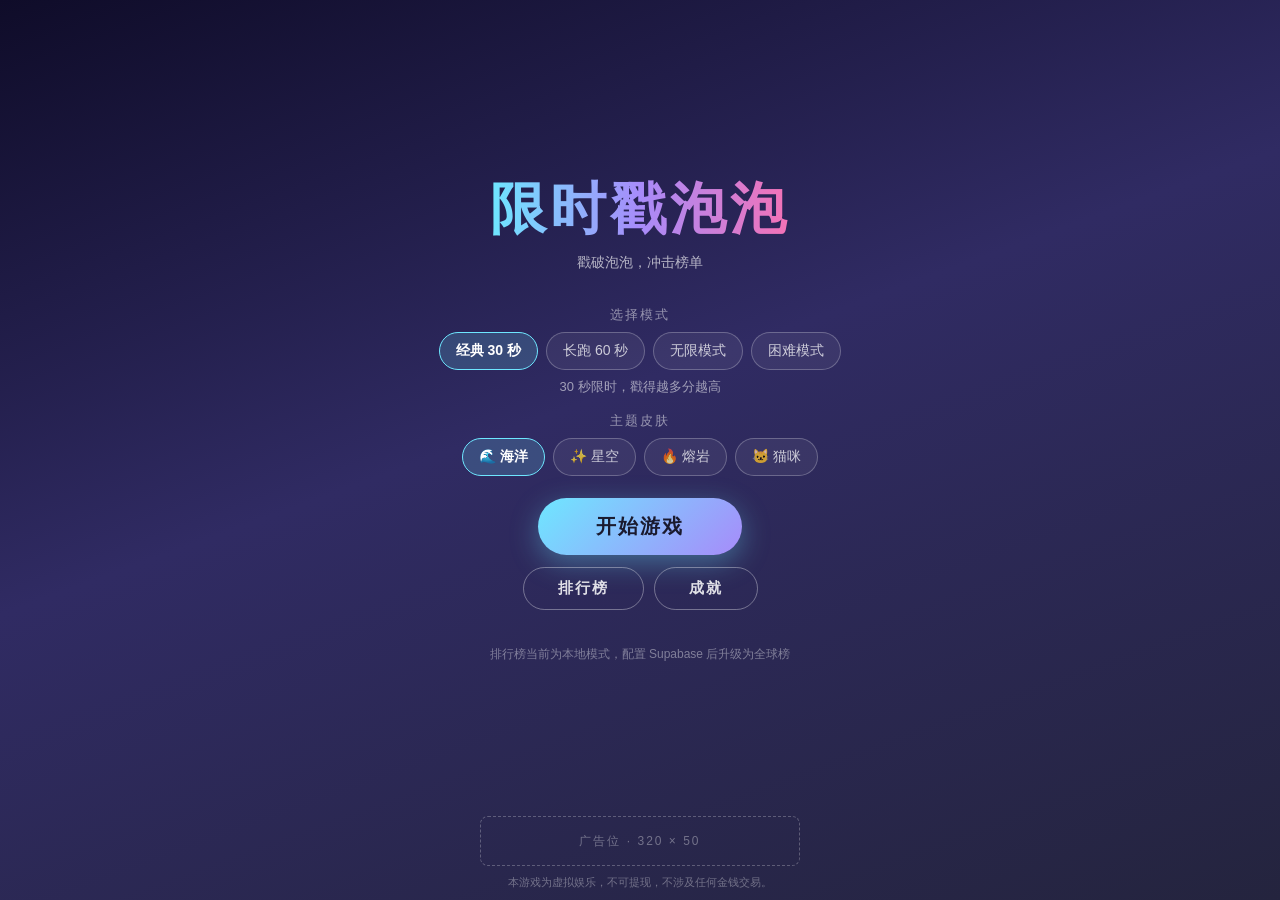
==== bubble-game/index.html @ 2a85efc6 "split index.html to html, css and javascript file, add folder 'bubble-game to storage web page file" ====
<!DOCTYPE html>
<html lang="zh-CN" data-page-node-id="nPk7Y9GD7hKVEmQkhpge1d">
    <head data-page-node-id="OPu8PrkXYd1mFYbjtin2yr">
        <meta charset="UTF-8" data-page-node-id="ysARXBEt6INHouIFViSDRn">
        <meta name="viewport" content="width=device-width, initial-scale=1.0, maximum-scale=1.0, user-scalable=no" data-page-node-id="xw5dqr3iT7zI6240zzlspX">
        <title>限时戳泡泡</title>
        <link rel="stylesheet" href="style.css">
    </head>
    <body class="theme-ocean" data-page-node-id="7nVRlEqe0WTXmRAvKKJcXG">

        <!-- 开始页 -->
        <div id="screen-start" class="screen active" data-page-node-id="VegQ1H03MTYh9Ox7reOLGe">
            <h1 data-page-node-id="9FI5MFQJVQsIHcqsi2fDzG">限时戳泡泡</h1>
            <div class="subtitle" data-page-node-id="56prSzygutVrPgVPYXXVwa">戳破泡泡，冲击榜单</div>

            <div class="section-label" data-page-node-id="QAPC5z2tDDmUUozhxQP7aC">选择模式</div>
            <div class="chip-row" id="mode-row" data-page-node-id="RcrrYmbZPmRUqkwoff2I0A"></div>
            <div class="mode-desc" id="mode-desc" data-page-node-id="NeExTxYOs6sYyxpoXS4fna"></div>

            <div class="section-label" data-page-node-id="3DO8sTxog6PZTKaBHG3puz">主题皮肤</div>
            <div class="chip-row" id="theme-row" data-page-node-id="QMrgp63ZnmHKyyvHxVVNaQ"></div>

            <button class="btn" id="btn-start" data-page-node-id="zm7roptED0FlkGWK6w8O98">开始游戏</button>
            <div class="link-row" data-page-node-id="J0emnjbIYAEKJ6I2ZQHvBH">
                <button class="btn btn-ghost" id="btn-lb" data-page-node-id="jdTQu0Cu6fSrg4HnhS2lp0">排行榜</button>
                <button class="btn btn-ghost" id="btn-ach" data-page-node-id="MJ2GYYGC8kHF2wuDI4SbTo">成就</button>
            </div>
            <div id="best-score-start" data-page-node-id="gskB4hHP8pV0jfHuzMKQI0"></div>
            <div id="lb-status" data-page-node-id="X97jMti8GQQlBoSMJeIdKR"></div>
        </div>

        <!-- 游戏页 -->
        <div id="screen-game" class="screen" data-page-node-id="5z9GNIneEb54nHx4nKZwMR">
            <div id="playfield" data-page-node-id="0LDcgGxd43qIk6nrvFhmEe"></div>
            <div id="hud" data-page-node-id="6YMS0JYXDkaFOjtVsndPkF">
                <div id="timebar-wrap" data-page-node-id="8zfXj9GeqCBwz9kkZGKQVF"><div id="timebar" data-page-node-id="WVdRXhBwbOwbxHPDEA1QqI"></div></div>
                <div id="time-num" data-page-node-id="WCeqmjwQxfRBzC73E3Nmnq">30.0 s</div>
                <div id="mode-badge" data-page-node-id="7nrl5psuQc14Ps9qlJARRO"></div>
                <div id="score" data-page-node-id="9ByLk8y3m347w49nhVndeT">0</div>
                <div id="combo-label" data-page-node-id="Sbiu8acCeV7VVCPlF3rvNl"></div>
                <div id="lives" data-page-node-id="FiapaZqZsmKRJhGjMjHhgp"></div>
            </div>
            <div id="combo-burst" data-page-node-id="1pFoIBZGhQJ5KyWH0R7iVZ"></div>
            <div id="toast" data-page-node-id="BseGBAg4v8kTRsiGTRLiIr"></div>
        </div>

        <!-- 结算页 -->
        <div id="screen-result" class="screen" data-page-node-id="90vggwKBz3m8itOwuF8sCR">
            <h2 id="result-title" data-page-node-id="CdHq0RZ1ZR698TLc1CN7R7">时间到！</h2>
            <div id="final-score" data-page-node-id="LF5rc9KvKjW2GHfLZ7FJNo">0</div>
            <div id="result-mode" data-page-node-id="OEwVwXhBjIYzCjLoMCYWWE"></div>
            <div id="beat-percent" data-page-node-id="9ZjIogKXFeQGetoq2J6wQn"></div>
            <div id="new-record" data-page-node-id="KUlMxxcWfFYQR85a823vFG"></div>
            <div id="game-stats" data-page-node-id="uO15yABnMyq5j2TBqBICGZ"></div>
            <div id="submit-row" data-page-node-id="cxBC5EOm3XEAdtAUYYD9wZ">
                <input id="nickname-input" maxlength="12" placeholder="输入昵称（最多12字符）" data-page-node-id="uv5EwakCaUdHSnOaExt748">
                <button class="btn" id="btn-submit" data-page-node-id="z33lrEI0EB2CfIg21Bfgnx">提交分数</button>
            </div>
            <div id="submit-msg" data-page-node-id="OH2PIA0ER0T92JYDDJNAit"></div>
            <button class="btn" id="btn-again" data-page-node-id="NragzHFxKn30Z8ENGf9Bih">再来一局</button>
            <div class="link-row" data-page-node-id="4oNKWtTsUmz64vgXvJbTxL">
                <button class="btn btn-ghost" id="btn-result-lb" data-page-node-id="LoSUc7hMoVDM4QlHMWGw9b">排行榜</button>
                <button class="btn btn-ghost" id="btn-share" data-page-node-id="3UGhScWKloMGTUEWejaxlF">分享成绩</button>
            </div>
        </div>

        <!-- 排行榜页 -->
        <div id="screen-leaderboard" class="screen" data-page-node-id="1fnlNOqJeWiXoOgjq7kyhn">
            <h2 data-page-node-id="ds3gUtAlz2277yLiCuPyAe">排行榜</h2>
            <div class="lb-sub" data-page-node-id="OVjE69ikCkseBQxlYsuBFN">前 50 名 · 按分数降序，同分按提交时间先后</div>
            <div id="lb-tabs" data-page-node-id="RQRCiZQDJkC0Ey3zIfo71q"></div>
            <div id="lb-list" data-page-node-id="5JFth793PdyJ6vzQZgI6zz"></div>
            <button class="btn btn-ghost" id="btn-lb-back" data-page-node-id="pcGWNiF1I3kbchaE4j0wOr">返回</button>
        </div>

        <!-- 成就页 -->
        <div id="screen-achievements" class="screen" data-page-node-id="XQkMAFAkdNPTNVGh9wEQ6x">
            <h2 data-page-node-id="j1Vp3AjhDAGPFebEB0vfBy">成就</h2>
            <div class="lb-sub" data-page-node-id="gWRQXySToaCjKQkJ5kH3ip">达成条件自动解锁，进度自动保存</div>
            <div id="ach-list" data-page-node-id="OGjae2YxTe5MaaKdZHzl0w"></div>
            <button class="btn btn-ghost" id="btn-ach-back" data-page-node-id="2DrBm6LHWqJ8nbqRCUGTt8">返回</button>
        </div>

        <div id="ad-slot" data-page-node-id="lEXa2fqGGaEtQysrzFhZhi">广告位 · 320 × 50</div>
        <div id="compliance" data-page-node-id="yB9K2BaQCAb8te774wlM74">本游戏为虚拟娱乐，不可提现，不涉及任何金钱交易。</div>

        <script src="script.js"></script>
    </body>
</html>
---- bubble-game/style.css ----
* {
    margin: 0;
    padding: 0;
    box-sizing: border-box;
    -webkit-tap-highlight-color: #00000000;
}
html, body {
    height: 100%;
    overflow: hidden;
    touch-action: manipulation;
}
body {
    font-family:
        -apple-system, "PingFang SC", "Microsoft YaHei", "Segoe UI", sans-serif;
    color: #ffffffff;
    user-select: none;
    display: flex;
    flex-direction: column;
    transition: background 1s ease;
}

/* ============ 主题背景 ============ */
body.theme-ocean {
    background: linear-gradient(
        160deg,
        #0f0c29ff 0%,
        #302b63ff 45%,
        #24243eff 100%
    );
}
body.theme-starry {
    background:
        radial-gradient(2px 2px at 12% 22%, #ffffff88, #00000000),
        radial-gradient(1.5px 1.5px at 34% 68%, #ffffff77, #00000000),
        radial-gradient(2px 2px at 56% 12%, #ffe9a86e, #00000000),
        radial-gradient(1.5px 1.5px at 78% 44%, #ffffff66, #00000000),
        radial-gradient(2px 2px at 88% 82%, #cbd5ff77, #00000000),
        radial-gradient(1.5px 1.5px at 22% 88%, #ffffff55, #00000000),
        radial-gradient(2px 2px at 66% 76%, #ffe8b066, #00000000),
        linear-gradient(180deg, #050716ff 0%, #1a1b4bff 55%, #2d1b69ff 100%);
}
body.theme-lava {
    background: linear-gradient(
        160deg,
        #1a0500ff 0%,
        #4a1204ff 45%,
        #7c2d12ff 100%
    );
}
body.theme-cat {
    background: linear-gradient(
        160deg,
        #2d1b3dff 0%,
        #6b3fa0ff 45%,
        #c084fcff 130%
    );
}

/* ============ 页面切换 ============ */
.screen {
    position: absolute;
    inset: 0;
    display: none;
    flex-direction: column;
    align-items: center;
    justify-content: center;
    padding: 24px 16px 90px;
    text-align: center;
    z-index: 10;
}
.screen.active {
    display: flex;
}

/* ============ 开始页 ============ */
#screen-start h1 {
    font-size: clamp(36px, 8vw, 56px);
    background: linear-gradient(90deg, #6ee7ffff, #a78bfaff, #f472b6ff);
    -webkit-background-clip: text;
    background-clip: text;
    color: #00000000;
    margin-bottom: 6px;
    letter-spacing: 4px;
}
#screen-start .subtitle {
    color: #ffffffa6;
    font-size: 14px;
    margin-bottom: 20px;
}
.section-label {
    font-size: 13px;
    color: #ffffff80;
    margin: 14px 0 8px;
    letter-spacing: 2px;
}
.chip-row {
    display: flex;
    flex-wrap: wrap;
    gap: 8px;
    justify-content: center;
    max-width: 460px;
}
.chip {
    padding: 9px 16px;
    border-radius: 999px;
    font-size: 14px;
    cursor: pointer;
    border: 1.5px solid #ffffff40;
    background: #ffffff0f;
    color: #ffffffbf;
    transition: all 0.15s;
}
.chip.sel {
    border-color: #6ee7ffff;
    background: #6ee7ff2e;
    color: #ffffffff;
    font-weight: 700;
}
.mode-desc {
    height: 20px;
    font-size: 13px;
    color: #ffffff8c;
    margin-top: 8px;
}
.btn {
    border: none;
    cursor: pointer;
    border-radius: 999px;
    font-size: 20px;
    font-weight: 700;
    letter-spacing: 2px;
    padding: 15px 58px;
    color: #1a1a2eff;
    margin-top: 22px;
    background: linear-gradient(135deg, #6ee7ffff, #a78bfaff);
    box-shadow: 0 8px 28px #6ee7ff59;
    transition: transform 0.12s ease;
}
.btn:active {
    transform: scale(0.94);
}
.btn-ghost {
    margin-top: 12px;
    padding: 11px 34px;
    font-size: 15px;
    background: #00000000;
    color: #ffffffd9;
    border: 1.5px solid #ffffff59;
    box-shadow: none;
}
.link-row {
    display: flex;
    gap: 10px;
}
#best-score-start {
    margin-top: 10px;
    color: #fbbf24ff;
    font-size: 14px;
    min-height: 20px;
}
#lb-status {
    font-size: 12px;
    color: #ffffff66;
    margin-top: 6px;
}

/* ============ 游戏页 ============ */
#screen-game {
    padding: 0;
    justify-content: flex-start;
}
#hud {
    position: absolute;
    top: 0;
    left: 0;
    right: 0;
    z-index: 20;
    padding: 10px 16px 8px;
    background: linear-gradient(#0a081ecc, #00000000);
}
#timebar-wrap {
    height: 8px;
    width: 100%;
    background: #ffffff26;
    border-radius: 999px;
    overflow: hidden;
}
#timebar {
    height: 100%;
    width: 100%;
    background: linear-gradient(90deg, #6ee7ffff, #a78bfaff);
    border-radius: 999px;
    transition: width 0.1s linear;
}
#timebar.danger {
    background: linear-gradient(90deg, #f87171ff, #ef4444ff);
}
#time-num {
    font-size: 14px;
    color: #ffffffcc;
    margin-top: 4px;
}
#time-num.danger {
    color: #f87171ff;
    font-weight: 700;
}
#mode-badge {
    font-size: 12px;
    color: #ffffff80;
}
#score {
    font-size: clamp(52px, 13vw, 80px);
    font-weight: 800;
    line-height: 1.1;
    text-shadow: 0 4px 24px #6ee7ff66;
    transition: transform 0.12s ease;
}
#score.bump {
    transform: scale(1.18);
}
#combo-label {
    height: 32px;
    font-size: 21px;
    font-weight: 700;
    color: #fbbf24ff;
    text-shadow: 0 0 16px #fbbf2499;
    opacity: 0;
    transition: opacity 0.15s;
}
#combo-label.show {
    opacity: 1;
}
#lives {
    font-size: 24px;
    letter-spacing: 4px;
    min-height: 30px;
}
#playfield {
    position: absolute;
    inset: 0;
    z-index: 5;
}
.bubble {
    position: absolute;
    border-radius: 50%;
    cursor: pointer;
    will-change: transform, opacity;
    animation: float-up linear forwards;
    display: flex;
    align-items: center;
    justify-content: center;
    font-size: 34px;
}
.bubble .shine {
    position: absolute;
    top: 14%;
    left: 18%;
    width: 30%;
    height: 22%;
    background: #ffffffbf;
    border-radius: 50%;
    filter: blur(2px);
    transform: rotate(-25deg);
}
.bubble.pop {
    animation: pop 0.3s ease forwards !important;
    pointer-events: none;
}
@keyframes float-up {
    from {
        transform: translateY(0);
    }
    to {
        transform: translateY(calc(-100vh - 120px));
    }
}
@keyframes pop {
    40% {
        transform: scale(1.25);
        opacity: 0.9;
    }
    100% {
        transform: scale(0.05);
        opacity: 0;
    }
}
.float-score {
    position: absolute;
    font-weight: 800;
    pointer-events: none;
    z-index: 30;
    animation: float-score 0.7s ease-out forwards;
}
@keyframes float-score {
    to {
        transform: translateY(-56px);
        opacity: 0;
    }
}
#combo-burst {
    position: absolute;
    top: 34%;
    left: 50%;
    transform: translate(-50%, -50%);
    font-size: 34px;
    font-weight: 900;
    pointer-events: none;
    z-index: 40;
    opacity: 0;
}
#combo-burst.show {
    animation: burst 0.6s ease forwards;
}
@keyframes burst {
    0% {
        opacity: 0;
        transform: translate(-50%, -50%) scale(0.5);
    }
    30% {
        opacity: 1;
        transform: translate(-50%, -50%) scale(1.25);
    }
    100% {
        opacity: 0;
        transform: translate(-50%, -90%) scale(1);
    }
}
.particle {
    position: absolute;
    width: 10px;
    height: 10px;
    border-radius: 50%;
    pointer-events: none;
    z-index: 35;
    background: radial-gradient(circle at 35% 35%, #fde68aff, #f59e0bff);
    box-shadow: 0 0 8px #f59e0be6;
}

/* 成就 Toast */
#toast {
    position: absolute;
    bottom: 100px;
    left: 50%;
    transform: translateX(-50%) translateY(20px);
    background: #000000bf;
    border: 1px solid #fbbf24ff;
    border-radius: 999px;
    padding: 10px 22px;
    font-size: 14px;
    color: #fde68aff;
    z-index: 60;
    opacity: 0;
    pointer-events: none;
    transition: all 0.3s ease;
    white-space: nowrap;
}
#toast.show {
    opacity: 1;
    transform: translateX(-50%) translateY(0);
}

/* ============ 结算页 ============ */
#screen-result h2 {
    font-size: 25px;
    color: #ffffffbf;
    margin-bottom: 8px;
}
#final-score {
    font-size: clamp(64px, 16vw, 100px);
    font-weight: 900;
    line-height: 1.1;
    background: linear-gradient(90deg, #fbbf24ff, #f472b6ff);
    -webkit-background-clip: text;
    background-clip: text;
    color: #00000000;
}
#result-mode {
    font-size: 14px;
    color: #ffffff80;
}
#beat-percent {
    font-size: 16px;
    color: #ffffffb3;
    margin: 6px 0 20px;
    min-height: 22px;
}
#new-record {
    color: #fbbf24ff;
    font-size: 17px;
    font-weight: 700;
    min-height: 24px;
    margin-bottom: 6px;
}
#game-stats {
    font-size: 13px;
    color: #ffffff80;
    margin-bottom: 16px;
}
#submit-row {
    display: flex;
    gap: 10px;
    margin-bottom: 16px;
}
#nickname-input {
    width: min(210px, 56vw);
    padding: 12px 16px;
    border-radius: 12px;
    border: 1.5px solid #ffffff4d;
    outline: none;
    background: #ffffff14;
    color: #ffffffff;
    font-size: 16px;
    text-align: center;
}
#nickname-input::placeholder {
    color: #ffffff66;
}
#nickname-input:focus {
    border-color: #6ee7ffff;
}
#btn-submit {
    padding: 12px 24px;
    font-size: 16px;
    margin-top: 0;
}
#btn-submit:disabled {
    opacity: 0.45;
    cursor: default;
}
#submit-msg {
    min-height: 20px;
    font-size: 14px;
    color: #6ee7ffff;
    margin-bottom: 10px;
}

/* ============ 排行榜页 ============ */
#screen-leaderboard,
#screen-achievements {
    justify-content: flex-start;
    padding-top: 30px;
}
#screen-leaderboard h2,
#screen-achievements h2 {
    font-size: 26px;
    margin-bottom: 4px;
}
.lb-sub {
    color: #ffffff80;
    font-size: 12px;
    margin-bottom: 12px;
}
#lb-tabs {
    display: flex;
    gap: 6px;
    flex-wrap: wrap;
    justify-content: center;
    margin-bottom: 12px;
}
#lb-tabs .chip {
    padding: 6px 13px;
    font-size: 13px;
}
#lb-list {
    width: min(480px, 92vw);
    max-height: 48vh;
    overflow-y: auto;
    border-radius: 16px;
    background: #ffffff0f;
    padding: 6px 0;
}
.lb-row {
    display: flex;
    align-items: center;
    gap: 10px;
    padding: 10px 16px;
    font-size: 15px;
    border-bottom: 1px solid #ffffff0f;
}
.lb-row:last-child {
    border-bottom: none;
}
.lb-rank {
    width: 36px;
    font-weight: 800;
    color: #ffffff8c;
}
.lb-rank.top1 {
    color: #fbbf24ff;
}
.lb-rank.top2 {
    color: #d1d5dbff;
}
.lb-rank.top3 {
    color: #f59e0bff;
}
.lb-name {
    flex: 1;
    text-align: left;
    overflow: hidden;
    text-overflow: ellipsis;
    white-space: nowrap;
}
.lb-mode {
    font-size: 11px;
    padding: 2px 8px;
    border-radius: 999px;
    background: #ffffff1f;
    color: #ffffffa6;
}
.lb-score {
    font-weight: 800;
    color: #6ee7ffff;
}
.lb-empty {
    padding: 40px 0;
    color: #ffffff73;
    font-size: 15px;
}
#me-row-highlight {
    background: #6ee7ff1f;
}

/* 成就 */
#ach-list {
    width: min(480px, 92vw);
    max-height: 52vh;
    overflow-y: auto;
    display: flex;
    flex-direction: column;
    gap: 8px;
    margin-top: 12px;
}
.ach-item {
    display: flex;
    align-items: center;
    gap: 14px;
    padding: 13px 18px;
    border-radius: 14px;
    background: #ffffff0f;
    text-align: left;
}
.ach-item .icon {
    font-size: 26px;
    filter: grayscale(1) opacity(0.4);
}
.ach-item.unlocked .icon {
    filter: none;
}
.ach-item .name {
    font-weight: 700;
    font-size: 15px;
    color: #ffffff80;
}
.ach-item.unlocked .name {
    color: #fde68aff;
}
.ach-item .desc {
    font-size: 12px;
    color: #ffffff73;
}

/* ============ 广告位 & 合规声明 ============ */
#ad-slot {
    position: absolute;
    bottom: 34px;
    left: 50%;
    transform: translateX(-50%);
    width: 320px;
    height: 50px;
    z-index: 25;
    border: 1px dashed #ffffff40;
    border-radius: 8px;
    display: flex;
    align-items: center;
    justify-content: center;
    font-size: 12px;
    color: #ffffff59;
    letter-spacing: 2px;
}
#compliance {
    position: absolute;
    bottom: 10px;
    left: 0;
    right: 0;
    z-index: 25;
    text-align: center;
    font-size: 11px;
    color: #ffffff59;
}
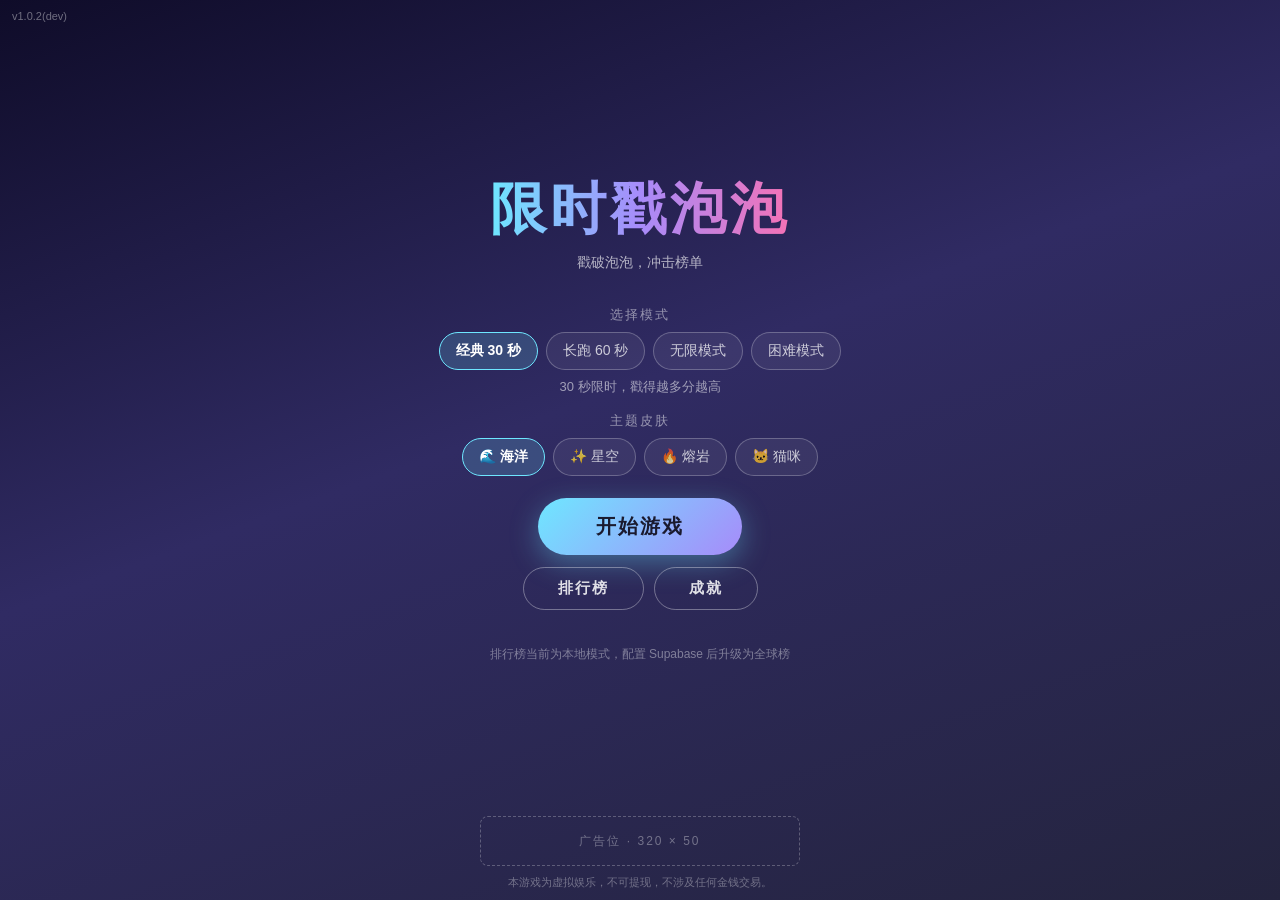
==== commit bebbae43: "add version infomation in left angle of screen" ====
--- a/bubble-game/index.html
+++ b/bubble-game/index.html
@@ -7,6 +7,7 @@
         <link rel="stylesheet" href="style.css">
     </head>
     <body class="theme-ocean" data-page-node-id="7nVRlEqe0WTXmRAvKKJcXG">
+        <div id="version-info">v1.0.2(dev)</div>
 
         <!-- 开始页 -->
         <div id="screen-start" class="screen active" data-page-node-id="VegQ1H03MTYh9Ox7reOLGe">
--- a/bubble-game/style.css
+++ b/bubble-game/style.css
@@ -17,6 +17,15 @@
     display: flex;
     flex-direction: column;
     transition: background 1s ease;
+}
+#version-info {
+    position: fixed;
+    top: 10px;
+    left: 12px;
+    z-index: 30;
+    color: #ffffff66;
+    font-size: 11px;
+    pointer-events: none;
 }
 
 /* ============ 主题背景 ============ */
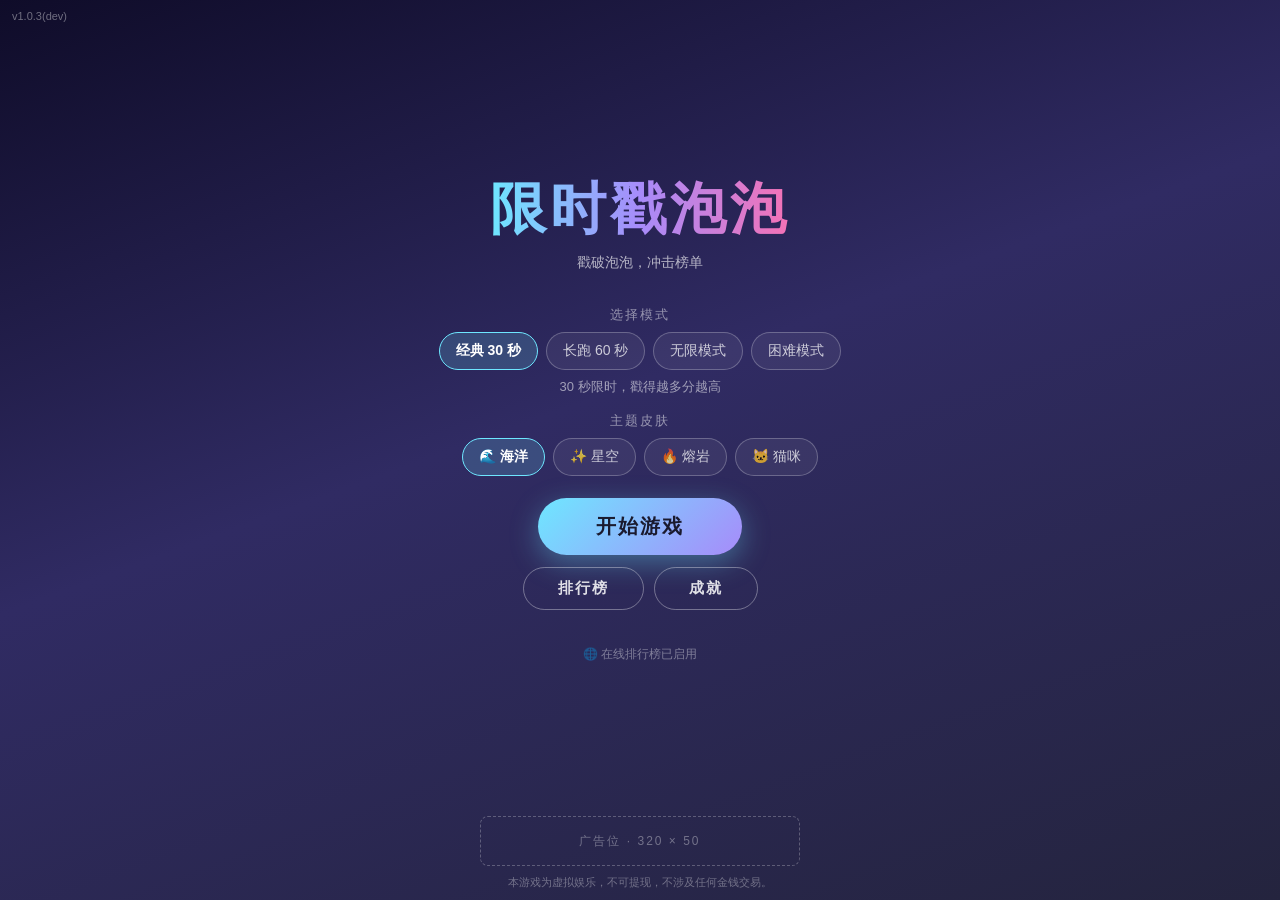
==== commit 190b490f: "v1.0.3(dev) add online ranking mode for game" ====
--- a/bubble-game/index.html
+++ b/bubble-game/index.html
@@ -7,7 +7,7 @@
         <link rel="stylesheet" href="style.css">
     </head>
     <body class="theme-ocean" data-page-node-id="7nVRlEqe0WTXmRAvKKJcXG">
-        <div id="version-info">v1.0.2(dev)</div>
+        <div id="version-info">v1.0.3(dev)</div>
 
         <!-- 开始页 -->
         <div id="screen-start" class="screen active" data-page-node-id="VegQ1H03MTYh9Ox7reOLGe">
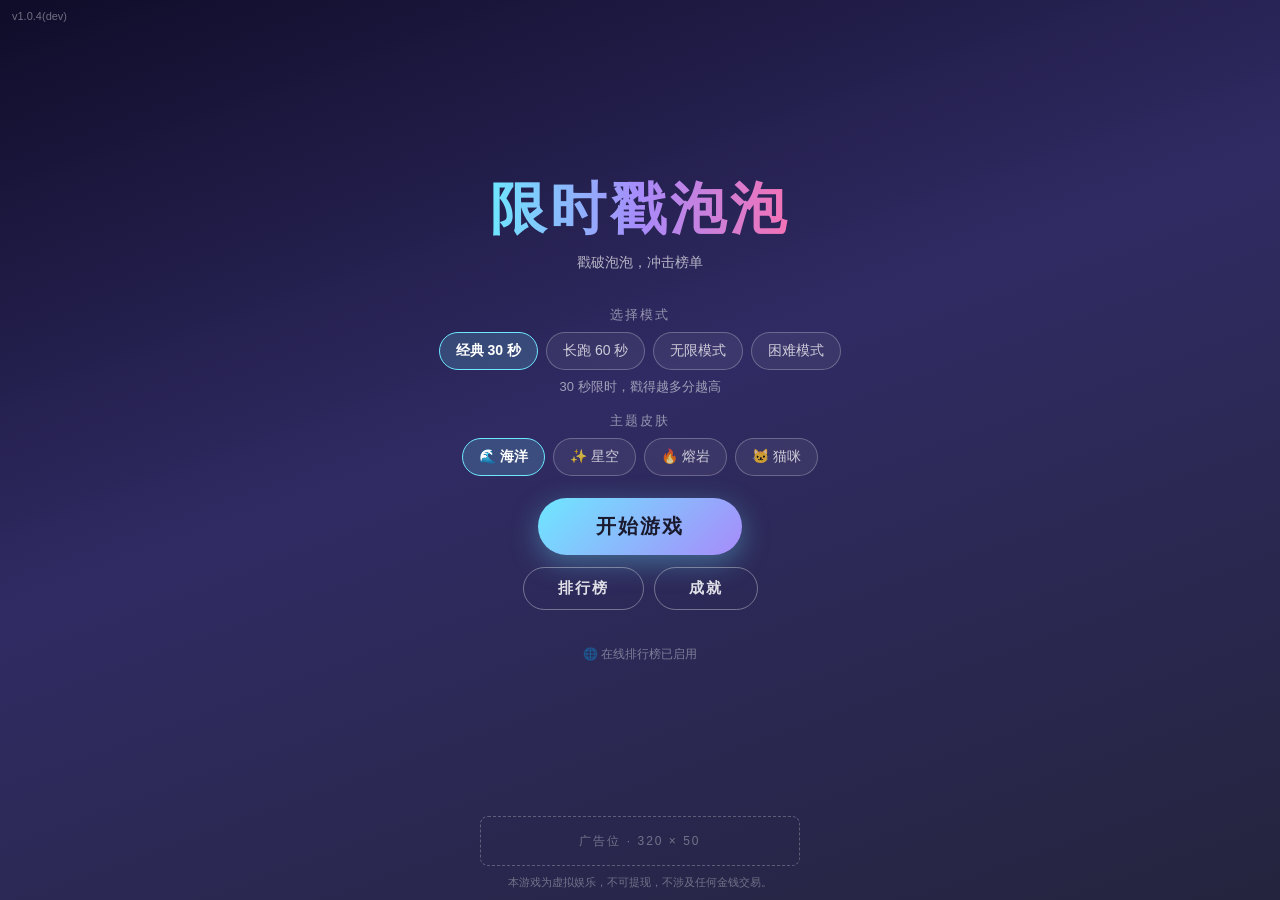
==== commit 3fbc29e5: "v1.0.4(dev) still try to fix online ranking problem" ====
--- a/bubble-game/index.html
+++ b/bubble-game/index.html
@@ -7,7 +7,7 @@
         <link rel="stylesheet" href="style.css">
     </head>
     <body class="theme-ocean" data-page-node-id="7nVRlEqe0WTXmRAvKKJcXG">
-        <div id="version-info">v1.0.3(dev)</div>
+        <div id="version-info">v1.0.4(dev)</div>
 
         <!-- 开始页 -->
         <div id="screen-start" class="screen active" data-page-node-id="VegQ1H03MTYh9Ox7reOLGe">
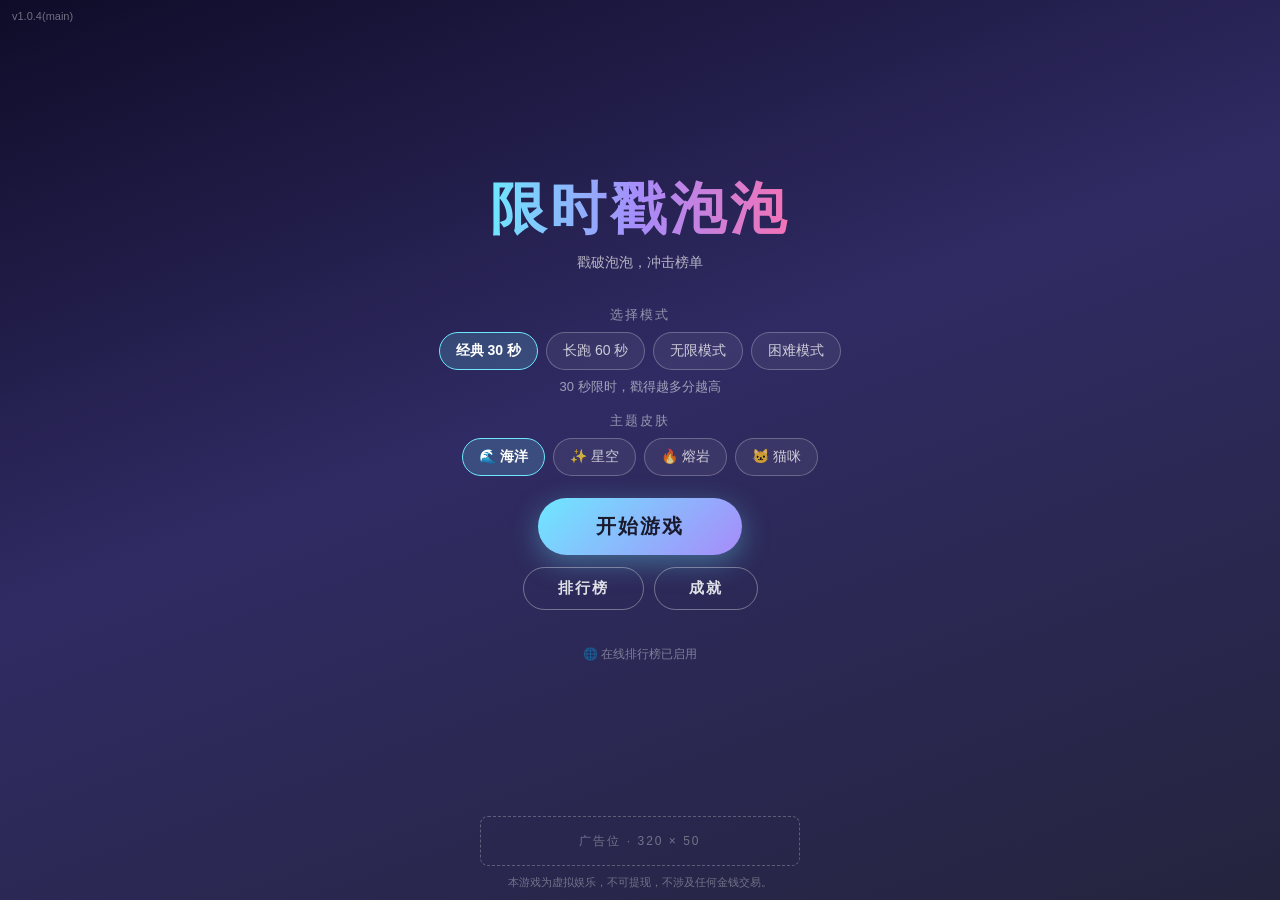
==== commit ce3b8ae8: "v1.0.4(main) add online ranking mode" ====
--- a/bubble-game/index.html
+++ b/bubble-game/index.html
@@ -7,7 +7,7 @@
         <link rel="stylesheet" href="style.css">
     </head>
     <body class="theme-ocean" data-page-node-id="7nVRlEqe0WTXmRAvKKJcXG">
-        <div id="version-info">v1.0.4(dev)</div>
+        <div id="version-info">v1.0.4(main)</div>
 
         <!-- 开始页 -->
         <div id="screen-start" class="screen active" data-page-node-id="VegQ1H03MTYh9Ox7reOLGe">
